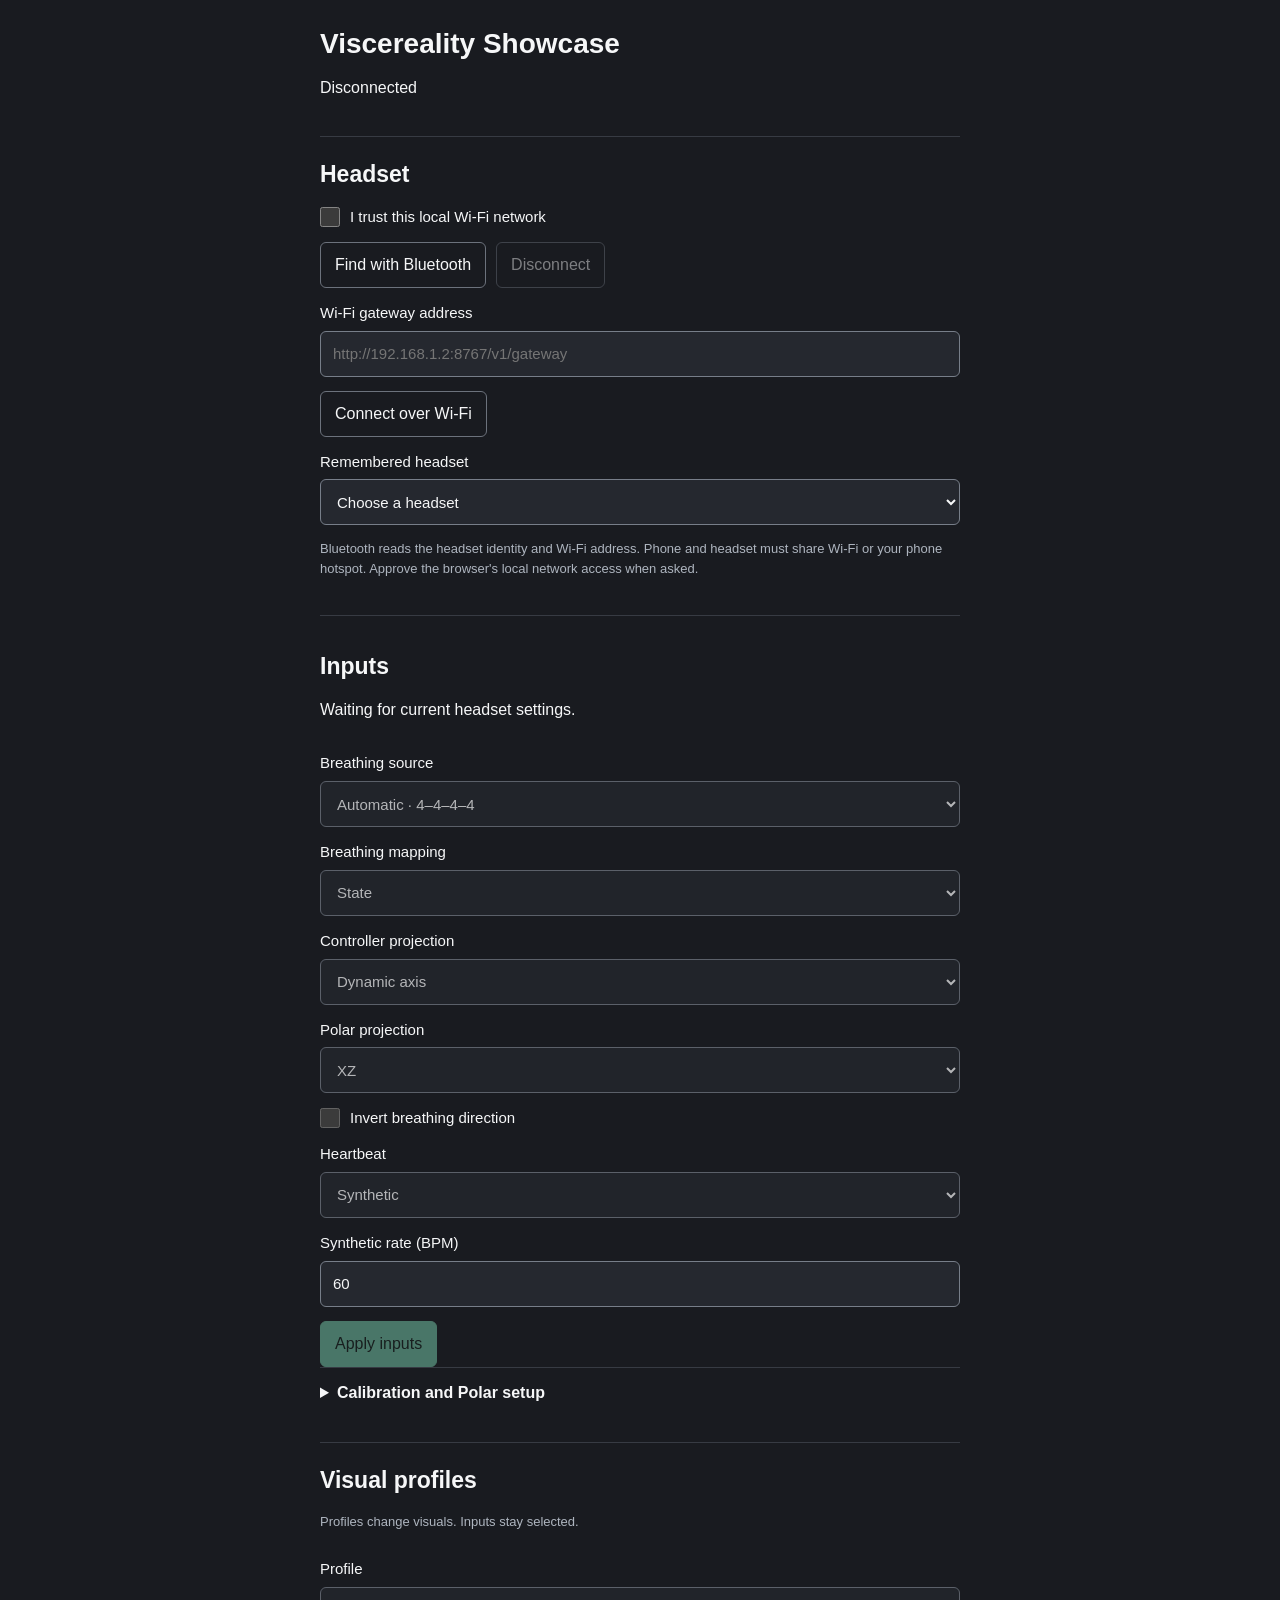
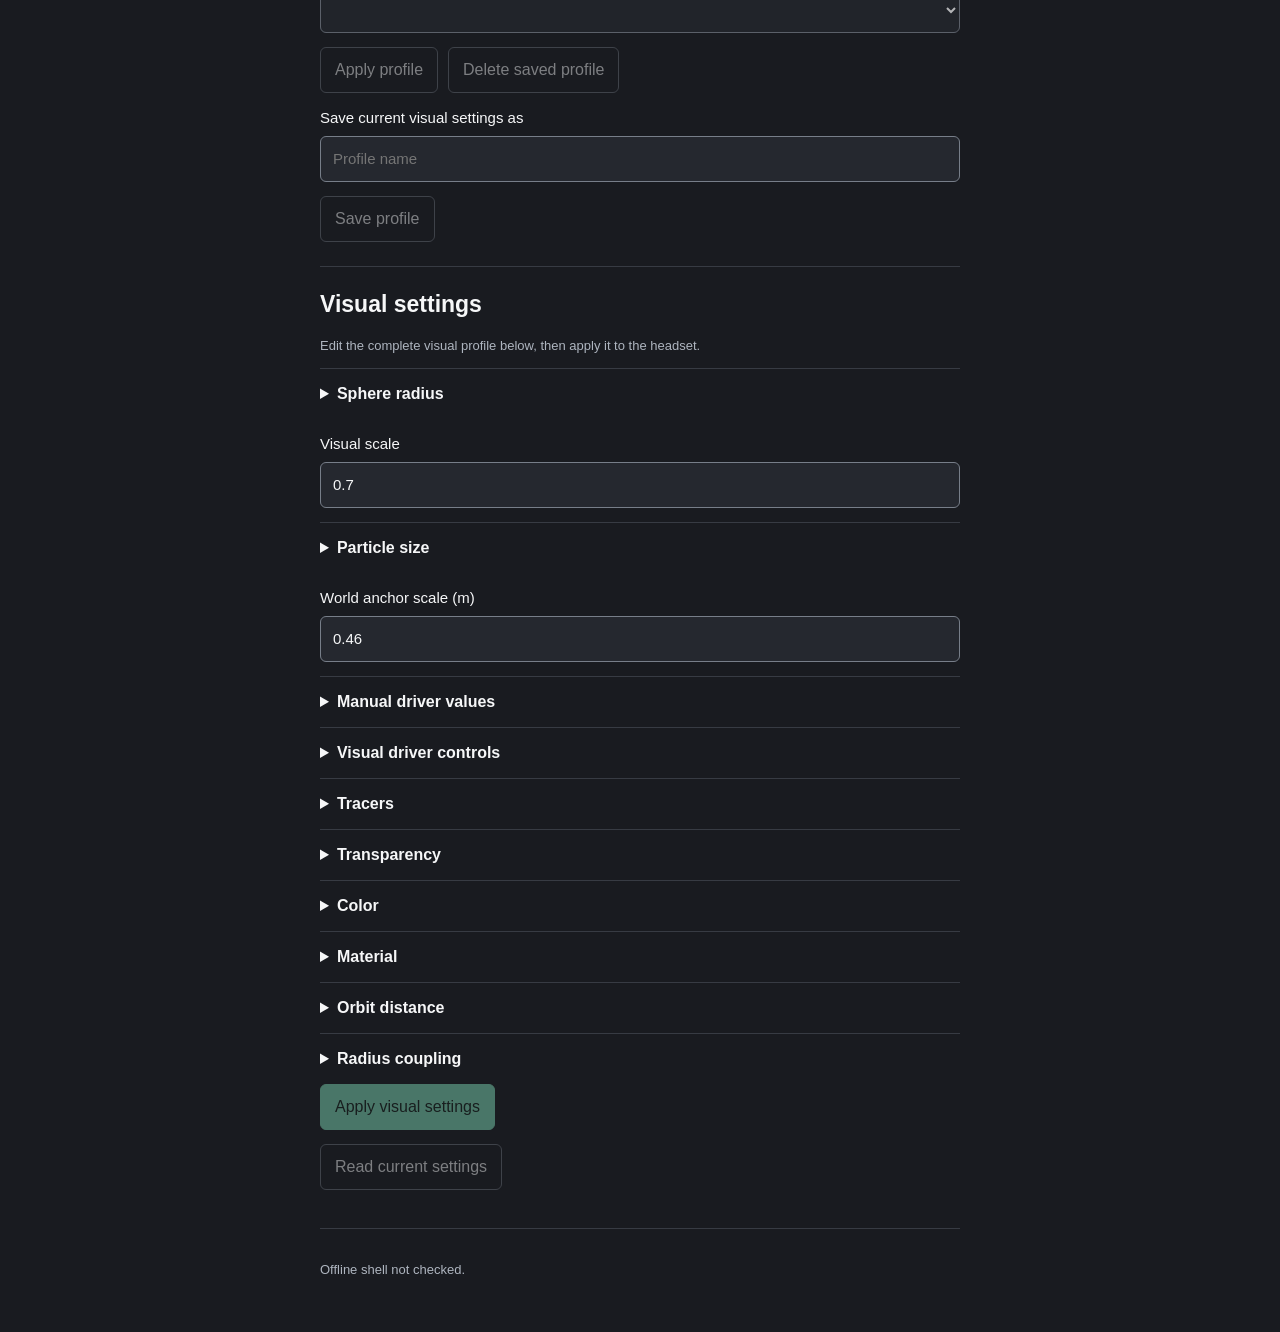
==== showcase-control/index.html @ e572d4be "Publish reviewed Viscereality Showcase controller shell" ====
<!doctype html>
<html lang="en"><head><meta charset="utf-8"><meta name="viewport" content="width=device-width,initial-scale=1,viewport-fit=cover"><meta name="theme-color" content="#191b20"><meta name="referrer" content="no-referrer"><title>Viscereality Showcase</title><link rel="manifest" href="manifest.webmanifest"><link rel="apple-touch-icon" href="icons/apple-touch-icon.png"><link rel="stylesheet" href="styles.css"></head>
<body><main><header><h1>Viscereality Showcase</h1><p id="connection-status" role="status">Connect to your showcase headset.</p></header>
<section aria-labelledby="connection-title"><h2 id="connection-title">Headset</h2><label class="check"><input type="checkbox" id="trusted-lan">I trust this local Wi-Fi network</label><div class="actions"><button id="discover">Find with Bluetooth</button><button id="disconnect" disabled>Disconnect</button></div><label>Wi-Fi gateway address<input id="address" type="url" placeholder="http://192.168.1.2:8767/v1/gateway" autocomplete="off" autocapitalize="off" spellcheck="false"></label><button id="connect">Connect over Wi-Fi</button><label>Remembered headset<select id="roster"><option value="">Choose a headset</option></select></label><p class="hint">Bluetooth reads the headset identity and Wi-Fi address. Phone and headset must share Wi-Fi or your phone hotspot. Approve the browser's local network access when asked.</p></section>
<p id="message" role="alert" hidden></p><p id="freshness" class="hint"></p>
<section aria-labelledby="inputs-title"><h2 id="inputs-title">Inputs</h2><p id="availability" role="status">Waiting for current headset settings.</p><form id="inputs-form"><fieldset id="inputs-fields" disabled>
<label>Breathing source<select name="breath_source"><option value="automatic">Automatic · 4–4–4–4</option><option value="controller">Controller</option><option value="polar-acc">Polar ACC</option></select></label>
<label>Breathing mapping<select name="breath_mapping"><option value="state">State</option><option value="volume">Volume</option></select></label>
<label>Controller projection<select name="controller_projection"><option value="dynamic-axis">Dynamic axis</option><option value="fixed-orientation">Fixed orientation</option></select></label>
<label>Polar projection<select name="polar_projection"><option value="xz">XZ</option><option value="3d">3D</option></select></label>
<label class="check"><input type="checkbox" name="inverted">Invert breathing direction</label>
<label>Heartbeat<select name="heartbeat_source"><option value="synthetic">Synthetic</option><option value="polar">Polar</option><option value="off">Off</option></select></label>
<label>Synthetic rate (BPM)<input type="number" name="synthetic_bpm" min="30" max="240" step="1" value="60" required></label><button type="submit" class="primary">Apply inputs</button></fieldset></form>
<details><summary>Calibration and Polar setup</summary><fieldset id="sensor-fields" disabled><h3>Breathing calibration</h3><div class="actions"><button data-op="calibrate" data-action="start">Start calibration</button><button data-op="calibrate" data-action="cancel">Cancel calibration</button><button data-op="calibrate" data-action="reset">Reset calibration</button></div><h3>Polar</h3><p id="polar-status" class="hint">Waiting for headset.</p><button data-op="polar-scan">Scan for Polar</button><label>Polar device<select id="polar-device"><option value="">Choose a discovered device</option></select></label><div class="actions"><button id="polar-select">Select device</button><button data-op="polar-connect">Connect Polar</button><button data-op="polar-disconnect">Disconnect Polar</button></div><details><summary>ACC stream</summary><div class="actions"><button data-op="polar-start-acc">Start ACC</button><button data-op="polar-stop-acc">Stop ACC</button></div></details></fieldset></details></section>
<section aria-labelledby="profiles-title"><h2 id="profiles-title">Visual profiles</h2><p id="profile-status" class="hint">Profiles change visuals. Inputs stay selected.</p><fieldset id="profile-fields" disabled><label>Profile<select id="profiles"></select></label><div class="actions"><button id="apply-profile">Apply profile</button><button id="delete-profile">Delete saved profile</button></div><label>Save current visual settings as<input id="profile-name" maxlength="64" autocomplete="off" placeholder="Profile name"></label><button id="save-profile">Save profile</button></fieldset></section>
<section aria-labelledby="visual-title"><h2 id="visual-title">Visual settings</h2><p class="hint">Edit the complete visual profile below, then apply it to the headset.</p><form id="visual-form"><fieldset id="visual-fields" disabled><div id="visual-controls"></div><button type="submit" class="primary">Apply visual settings</button></fieldset></form><div class="actions"><button type="button" id="reload-settings">Read current settings</button></div></section>
<footer><p id="offline-status">Offline shell not checked.</p></footer></main>
<script src="validation.js"></script><script src="protocol.js"></script><script src="controller.js"></script><script src="transport-neutral.js"></script><script src="discovery.js"></script><script src="join.js"></script><script src="forms.js"></script><script src="app.js"></script></body></html>
---- showcase-control/styles.css ----
:root{color-scheme:dark;font-family:Inter,ui-sans-serif,-apple-system,BlinkMacSystemFont,"Segoe UI",sans-serif;background:#191b20;color:#f6f7f8;font-synthesis:none}*{box-sizing:border-box}html,body{overscroll-behavior-y:contain}body{margin:0;min-width:320px}main{max-width:680px;margin:auto;padding:0 20px 40px}header{padding:max(28px,env(safe-area-inset-top)) 0 20px;border-bottom:1px solid #373b43}h1{font-size:28px;line-height:1.15;margin:0 0 16px}h2{font-size:23px;margin:0 0 18px}h3{font-size:17px;margin:20px 0 12px}section{padding:24px 0;border-bottom:1px solid #373b43}p{line-height:1.5}.hint,footer{font-size:13px;color:#aeb5bf}label{display:block;font-size:15px;line-height:1.45;margin:14px 0}input,select,button{font:inherit}input:not([type=checkbox]),select{display:block;width:100%;padding:11px 12px;margin-top:7px;background:#25282f;color:#f6f7f8;border:1px solid #777e89;border-radius:6px;min-height:46px}input[type=checkbox]{width:20px;height:20px;margin:0 10px 0 0;flex:none}.check{display:flex;align-items:center}.actions{display:flex;flex-wrap:wrap;gap:10px;margin:14px 0}button{min-height:46px;padding:10px 14px;border-radius:6px;border:1px solid #6c727c;background:transparent;color:#f6f7f8;cursor:pointer}.primary{background:#85e6bf;color:#17231e;border-color:#85e6bf}button:disabled{opacity:.45;cursor:not-allowed}button:focus-visible,input:focus-visible,select:focus-visible,summary:focus-visible{outline:2px solid #85e6bf;outline-offset:3px}fieldset{border:0;margin:0;padding:0;min-width:0}details{border-top:1px solid #373b43;padding:16px 0}summary{cursor:pointer;font-size:16px;font-weight:600}details details{margin-left:8px}.form-row{display:grid;grid-template-columns:1fr 1fr;gap:16px}.form-row label{min-width:0}#message{padding:12px;border-left:3px solid #f1ba7b;color:#f1ba7b;overflow-wrap:anywhere}footer{padding-top:18px}[hidden]{display:none!important}@media(max-width:420px){.form-row{grid-template-columns:1fr}.actions button{flex:1 1 130px}}@media(prefers-reduced-motion:reduce){*{scroll-behavior:auto}}
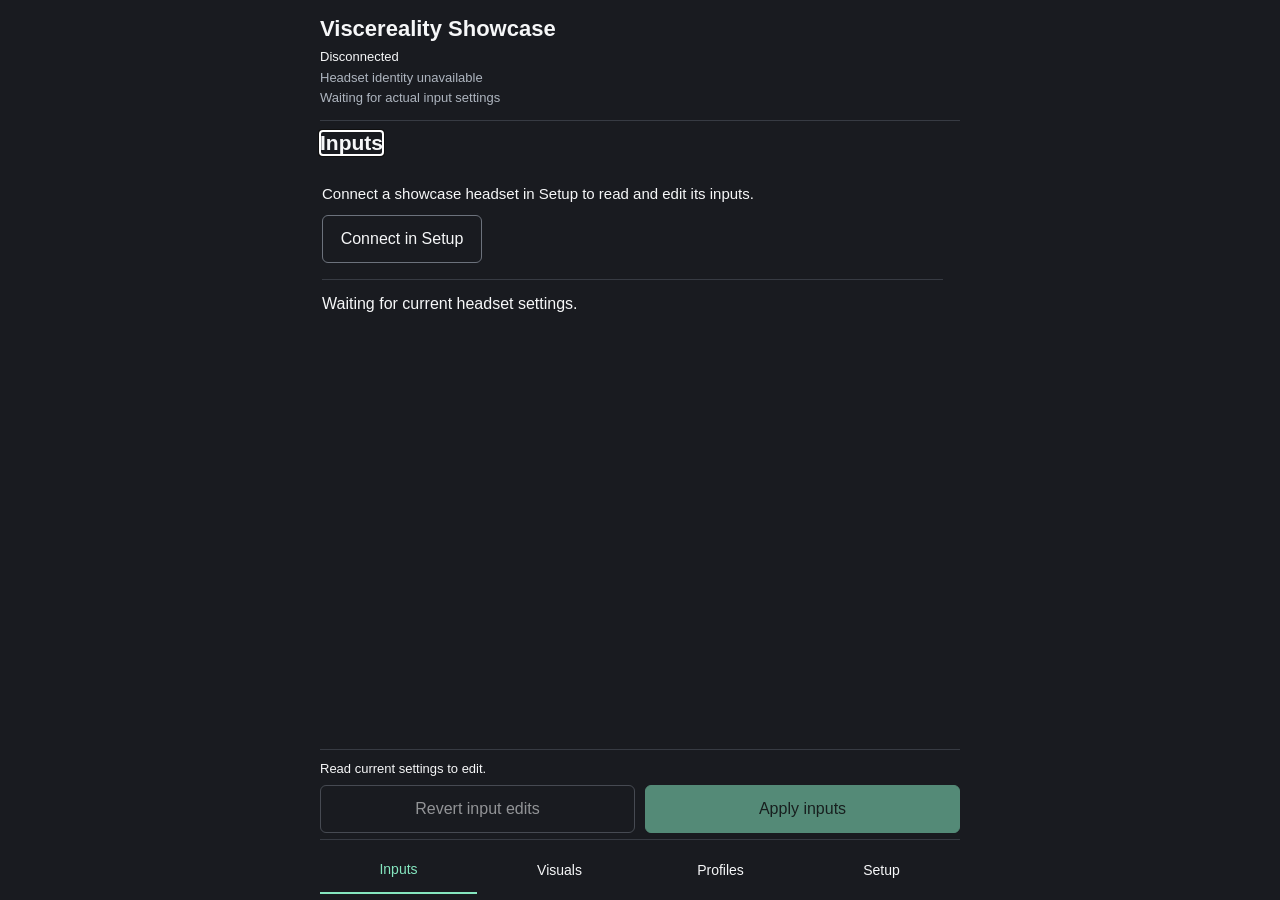
==== commit 173652cf: "Organize Showcase controller into focused pages" ====
--- a/showcase-control/index.html
+++ b/showcase-control/index.html
@@ -1,18 +1,28 @@
-<!doctype html>
-<html lang="en"><head><meta charset="utf-8"><meta name="viewport" content="width=device-width,initial-scale=1,viewport-fit=cover"><meta name="theme-color" content="#191b20"><meta name="referrer" content="no-referrer"><title>Viscereality Showcase</title><link rel="manifest" href="manifest.webmanifest"><link rel="apple-touch-icon" href="icons/apple-touch-icon.png"><link rel="stylesheet" href="styles.css"></head>
-<body><main><header><h1>Viscereality Showcase</h1><p id="connection-status" role="status">Connect to your showcase headset.</p></header>
-<section aria-labelledby="connection-title"><h2 id="connection-title">Headset</h2><label class="check"><input type="checkbox" id="trusted-lan">I trust this local Wi-Fi network</label><div class="actions"><button id="discover">Find with Bluetooth</button><button id="disconnect" disabled>Disconnect</button></div><label>Wi-Fi gateway address<input id="address" type="url" placeholder="http://192.168.1.2:8767/v1/gateway" autocomplete="off" autocapitalize="off" spellcheck="false"></label><button id="connect">Connect over Wi-Fi</button><label>Remembered headset<select id="roster"><option value="">Choose a headset</option></select></label><p class="hint">Bluetooth reads the headset identity and Wi-Fi address. Phone and headset must share Wi-Fi or your phone hotspot. Approve the browser's local network access when asked.</p></section>
-<p id="message" role="alert" hidden></p><p id="freshness" class="hint"></p>
-<section aria-labelledby="inputs-title"><h2 id="inputs-title">Inputs</h2><p id="availability" role="status">Waiting for current headset settings.</p><form id="inputs-form"><fieldset id="inputs-fields" disabled>
-<label>Breathing source<select name="breath_source"><option value="automatic">Automatic · 4–4–4–4</option><option value="controller">Controller</option><option value="polar-acc">Polar ACC</option></select></label>
-<label>Breathing mapping<select name="breath_mapping"><option value="state">State</option><option value="volume">Volume</option></select></label>
-<label>Controller projection<select name="controller_projection"><option value="dynamic-axis">Dynamic axis</option><option value="fixed-orientation">Fixed orientation</option></select></label>
-<label>Polar projection<select name="polar_projection"><option value="xz">XZ</option><option value="3d">3D</option></select></label>
-<label class="check"><input type="checkbox" name="inverted">Invert breathing direction</label>
-<label>Heartbeat<select name="heartbeat_source"><option value="synthetic">Synthetic</option><option value="polar">Polar</option><option value="off">Off</option></select></label>
-<label>Synthetic rate (BPM)<input type="number" name="synthetic_bpm" min="30" max="240" step="1" value="60" required></label><button type="submit" class="primary">Apply inputs</button></fieldset></form>
-<details><summary>Calibration and Polar setup</summary><fieldset id="sensor-fields" disabled><h3>Breathing calibration</h3><div class="actions"><button data-op="calibrate" data-action="start">Start calibration</button><button data-op="calibrate" data-action="cancel">Cancel calibration</button><button data-op="calibrate" data-action="reset">Reset calibration</button></div><h3>Polar</h3><p id="polar-status" class="hint">Waiting for headset.</p><button data-op="polar-scan">Scan for Polar</button><label>Polar device<select id="polar-device"><option value="">Choose a discovered device</option></select></label><div class="actions"><button id="polar-select">Select device</button><button data-op="polar-connect">Connect Polar</button><button data-op="polar-disconnect">Disconnect Polar</button></div><details><summary>ACC stream</summary><div class="actions"><button data-op="polar-start-acc">Start ACC</button><button data-op="polar-stop-acc">Stop ACC</button></div></details></fieldset></details></section>
-<section aria-labelledby="profiles-title"><h2 id="profiles-title">Visual profiles</h2><p id="profile-status" class="hint">Profiles change visuals. Inputs stay selected.</p><fieldset id="profile-fields" disabled><label>Profile<select id="profiles"></select></label><div class="actions"><button id="apply-profile">Apply profile</button><button id="delete-profile">Delete saved profile</button></div><label>Save current visual settings as<input id="profile-name" maxlength="64" autocomplete="off" placeholder="Profile name"></label><button id="save-profile">Save profile</button></fieldset></section>
-<section aria-labelledby="visual-title"><h2 id="visual-title">Visual settings</h2><p class="hint">Edit the complete visual profile below, then apply it to the headset.</p><form id="visual-form"><fieldset id="visual-fields" disabled><div id="visual-controls"></div><button type="submit" class="primary">Apply visual settings</button></fieldset></form><div class="actions"><button type="button" id="reload-settings">Read current settings</button></div></section>
-<footer><p id="offline-status">Offline shell not checked.</p></footer></main>
-<script src="validation.js"></script><script src="protocol.js"></script><script src="controller.js"></script><script src="transport-neutral.js"></script><script src="discovery.js"></script><script src="join.js"></script><script src="forms.js"></script><script src="app.js"></script></body></html>
+<!doctype html>
+<html lang="en"><head><meta charset="utf-8"><meta name="viewport" content="width=device-width,initial-scale=1,viewport-fit=cover"><meta name="theme-color" content="#191b20"><meta name="referrer" content="no-referrer"><title>Viscereality Showcase</title><link rel="manifest" href="manifest.webmanifest"><link rel="apple-touch-icon" href="icons/apple-touch-icon.png"><link rel="stylesheet" href="styles.css"></head>
+<body><main>
+<header><h1>Viscereality Showcase</h1><p id="connection-status" role="status">Disconnected</p><p id="headset-context" class="hint">Headset identity unavailable</p><p id="input-context" class="hint">Waiting for actual input settings</p></header>
+<div class="page-heading"><button id="back" hidden>Back</button><h2 id="page-title" tabindex="-1">Inputs</h2></div>
+<div id="page-scroll">
+<section data-page="inputs" id="inputs-title" aria-label="Inputs">
+<div id="inputs-empty" class="connection-empty"><p id="inputs-empty-message">Connect a showcase headset in Setup to read and edit its inputs.</p><button id="inputs-connect" data-page-link="setup">Connect in Setup</button></div>
+<p id="availability" role="status">Waiting for current headset settings.</p>
+<form id="inputs-form"><fieldset id="inputs-fields" disabled>
+<label>Breathing source<select id="input-breath_source" name="breath_source"><option value="automatic">Automatic</option><option value="controller">Controller</option><option value="polar-acc">Polar ACC</option></select></label>
+<p id="automatic-help" class="hint">4 s inhale · 4 s full hold · 4 s exhale · 4 s empty hold. The headset owns the clock.</p>
+<label id="mapping-row">Breathing mapping<select id="input-breath_mapping" name="breath_mapping"><option value="state">State</option><option value="volume">Volume</option></select></label>
+<label>Heartbeat<select id="input-heartbeat_source" name="heartbeat_source"><option value="synthetic">Synthetic</option><option value="polar">Polar</option><option value="off">Off · static minimum orbit distance</option></select></label>
+<label id="bpm-row">Synthetic rate (BPM)<input type="number" id="input-synthetic_bpm" name="synthetic_bpm" min="30" max="240" step="1" value="60" required></label>
+<details><summary>Advanced input mapping</summary><label>Controller projection · controller only<select id="input-controller_projection" name="controller_projection"><option value="dynamic-axis">Dynamic axis</option><option value="fixed-orientation">Fixed orientation</option></select></label><label>Polar projection · Polar ACC only<select id="input-polar_projection" name="polar_projection"><option value="xz">XZ</option><option value="3d">3D</option></select></label><label class="check"><input type="checkbox" id="input-inverted" name="inverted">Invert sensor breathing direction</label></details>
+</fieldset></form><div id="input-tools" class="actions"><button data-page-link="calibration">Calibration</button><button data-page-link="polar">Polar setup</button></div>
+</section>
+<section data-page="polar" hidden inert aria-label="Polar setup"><p id="polar-use" class="hint"></p><p id="polar-status" role="status">Polar setup status unavailable.</p><p class="hint">Prepare sensor permissions on the headset under Inputs / Polar. This phone cannot grant headset permissions or enable Bluetooth.</p><fieldset id="sensor-fields" disabled><button data-op="polar-scan">Scan for Polar</button><label>Discovered / selected Polar identity<select id="polar-device"><option value="">Choose a discovered device</option></select></label><div class="actions"><button id="polar-select">Select device</button><button data-op="polar-connect">Connect Polar</button><button data-op="polar-disconnect">Disconnect Polar</button></div><details><summary>ACC stream management</summary><div class="actions"><button data-op="polar-start-acc">Start ACC</button><button data-op="polar-stop-acc">Stop ACC</button></div></details></fieldset></section>
+<section data-page="calibration" hidden inert aria-label="Calibration"><p id="calibration-context">Read current settings before calibration.</p><fieldset id="calibration-fields" disabled><div class="actions"><button id="calibration-start" data-op="calibrate" data-action="start">Start calibration</button><button data-op="calibrate" data-action="cancel">Cancel calibration</button></div><details><summary>Reset calibration</summary><p>Reset the calibration of the applied sensor source. This does not revert UI edits.</p><button data-op="calibrate" data-action="reset">Reset calibration</button></details></fieldset></section>
+<section data-page="visuals" id="visual-title" hidden inert aria-label="Visual categories"><p id="visual-summary" class="hint">Read effective visuals before editing.</p><div class="section-links"><button data-page-link="scale">Scale &amp; radius</button><button data-page-link="size">Particle size</button><button data-page-link="orbit">Orbit geometry</button><button data-page-link="tracers">Tracers</button><button data-page-link="material">Material &amp; transparency</button><button data-page-link="coupling">Radius coupling</button><button data-page-link="drivers">Visual drivers</button></div></section>
+<section data-page="visual-editor" hidden inert aria-label="Visual editor"><div id="visual-empty" class="connection-empty"><p id="visual-empty-message">Connect a showcase headset in Setup to view and edit its visuals.</p><button id="visual-connect" data-page-link="setup">Connect in Setup</button></div><form id="visual-form"><fieldset id="visual-fields" disabled><div id="visual-controls"></div></fieldset></form><p id="prepared-radius" class="hint"></p><p id="material-readback" class="hint" role="status" hidden></p></section>
+<section data-page="profiles" id="profiles-title" hidden inert aria-label="Visual profiles"><p id="profile-status" class="hint">Profiles keep inputs unchanged.</p><fieldset id="profile-fields" disabled><label>Profile<select id="profiles"></select></label><p id="selected-profile-summary" class="hint"></p><button id="apply-profile">Apply selected profile</button><p id="profile-confirm" role="status" hidden></p><button id="confirm-profile" hidden>Confirm profile action</button><button id="cancel-profile" hidden>Cancel</button><details><summary>Save visual draft as a profile</summary><label>Profile name<input id="profile-name" maxlength="64" autocomplete="off" placeholder="Profile name"></label><button id="save-profile">Save visual draft</button></details><details><summary>Delete selected saved profile</summary><p>Default is immutable. Deletion removes only the named visual profile.</p><button id="delete-profile">Delete selected profile</button></details></fieldset><p id="profile-inputs" class="hint"></p></section>
+<section data-page="setup" id="connection-title" hidden inert aria-label="Connection setup"><label class="check"><input type="checkbox" id="trusted-lan">I trust this local Wi-Fi network</label><div class="actions"><button id="discover">Find with Bluetooth</button><button id="disconnect" disabled>Disconnect</button></div><label>Wi-Fi gateway address<input id="address" type="url" placeholder="http://192.168.1.2:8767/v1/gateway" autocomplete="off" autocapitalize="off" spellcheck="false"></label><button id="connect">Connect over Wi-Fi</button><label>Remembered headset<select id="roster"><option value="">Choose a headset</option></select></label><details><summary>Connection details</summary><p class="hint">Phone and headset must share Wi-Fi or a phone hotspot. Bluetooth reads identity and endpoint only. Approve local-network access when the browser asks. Remembered addresses are revalidated before control.</p><p id="freshness" class="hint"></p><button id="reload-settings">Read current settings</button></details><details><summary>Installation &amp; offline shell</summary><p id="offline-status">Offline shell not checked.</p><p class="hint">Use your browser’s Install / Add to home screen action. Offline shell availability does not mean the headset is reachable.</p></details></section>
+</div>
+<footer><p id="draft-status" role="status">Read current settings to edit.</p><p id="message" role="alert" hidden></p><div id="domain-actions" class="actions"><button id="revert-draft">Revert input edits</button><button id="apply-draft" class="primary" form="inputs-form" type="submit">Apply inputs</button></div></footer>
+<nav aria-label="Main pages"><button data-page-link="inputs" aria-current="page">Inputs</button><button data-page-link="visuals">Visuals</button><button data-page-link="profiles">Profiles</button><button data-page-link="setup">Setup</button></nav>
+</main><script src="validation.js"></script><script src="protocol.js"></script><script src="controller.js"></script><script src="transport-neutral.js"></script><script src="discovery.js"></script><script src="join.js"></script><script src="ui-model.js"></script><script src="forms.js"></script><script src="app.js"></script></body></html>
--- a/showcase-control/styles.css
+++ b/showcase-control/styles.css
@@ -1 +1,3 @@
-:root{color-scheme:dark;font-family:Inter,ui-sans-serif,-apple-system,BlinkMacSystemFont,"Segoe UI",sans-serif;background:#191b20;color:#f6f7f8;font-synthesis:none}*{box-sizing:border-box}html,body{overscroll-behavior-y:contain}body{margin:0;min-width:320px}main{max-width:680px;margin:auto;padding:0 20px 40px}header{padding:max(28px,env(safe-area-inset-top)) 0 20px;border-bottom:1px solid #373b43}h1{font-size:28px;line-height:1.15;margin:0 0 16px}h2{font-size:23px;margin:0 0 18px}h3{font-size:17px;margin:20px 0 12px}section{padding:24px 0;border-bottom:1px solid #373b43}p{line-height:1.5}.hint,footer{font-size:13px;color:#aeb5bf}label{display:block;font-size:15px;line-height:1.45;margin:14px 0}input,select,button{font:inherit}input:not([type=checkbox]),select{display:block;width:100%;padding:11px 12px;margin-top:7px;background:#25282f;color:#f6f7f8;border:1px solid #777e89;border-radius:6px;min-height:46px}input[type=checkbox]{width:20px;height:20px;margin:0 10px 0 0;flex:none}.check{display:flex;align-items:center}.actions{display:flex;flex-wrap:wrap;gap:10px;margin:14px 0}button{min-height:46px;padding:10px 14px;border-radius:6px;border:1px solid #6c727c;background:transparent;color:#f6f7f8;cursor:pointer}.primary{background:#85e6bf;color:#17231e;border-color:#85e6bf}button:disabled{opacity:.45;cursor:not-allowed}button:focus-visible,input:focus-visible,select:focus-visible,summary:focus-visible{outline:2px solid #85e6bf;outline-offset:3px}fieldset{border:0;margin:0;padding:0;min-width:0}details{border-top:1px solid #373b43;padding:16px 0}summary{cursor:pointer;font-size:16px;font-weight:600}details details{margin-left:8px}.form-row{display:grid;grid-template-columns:1fr 1fr;gap:16px}.form-row label{min-width:0}#message{padding:12px;border-left:3px solid #f1ba7b;color:#f1ba7b;overflow-wrap:anywhere}footer{padding-top:18px}[hidden]{display:none!important}@media(max-width:420px){.form-row{grid-template-columns:1fr}.actions button{flex:1 1 130px}}@media(prefers-reduced-motion:reduce){*{scroll-behavior:auto}}
+:root{color-scheme:dark;font-family:Inter,ui-sans-serif,-apple-system,BlinkMacSystemFont,"Segoe UI",sans-serif;background:#191b20;color:#f6f7f8;font-synthesis:none}*{box-sizing:border-box}html,body{overscroll-behavior:none;height:100%}body{margin:0;min-width:320px}main{max-width:680px;margin:auto;padding:env(safe-area-inset-top) 20px 0;height:100%;height:var(--app-height,100dvh);display:flex;flex-direction:column;overflow:hidden}header{padding:16px 0 10px;border-bottom:1px solid #373b43;flex:none}h1{font-size:22px;line-height:1.15;margin:0 0 7px}h2{font-size:21px;margin:0}h3{font-size:17px}header p{font-size:13px;line-height:1.35;margin:3px 0}.page-heading{display:flex;gap:12px;align-items:center;padding:10px 0;flex:none}#back{padding:8px 10px}.page-heading h2{min-width:0}#page-scroll{flex:1;min-height:0;overflow-y:auto;overflow-x:hidden;overscroll-behavior:contain;scrollbar-gutter:stable}section{padding:0 2px 16px}p{line-height:1.45;margin:10px 0}.hint{font-size:13px;color:#aeb5bf}label{display:block;font-size:15px;line-height:1.4;margin:12px 0}input,select,button{font:inherit}input:not([type=checkbox]),select{display:block;width:100%;padding:11px 12px;margin-top:6px;background:#25282f;color:#f6f7f8;border:1px solid #777e89;border-radius:6px;min-height:48px}input[readonly]{color:#aeb5bf;border-color:#535862}input[type=checkbox]{width:22px;height:22px;margin:0 10px 0 0;flex:none}.check{display:flex;align-items:center;min-height:48px}.actions{display:flex;flex-wrap:wrap;gap:10px;margin:12px 0}button{min-height:48px;padding:10px 14px;border-radius:6px;border:1px solid #6c727c;background:transparent;color:#f6f7f8;cursor:pointer}.primary{background:#85e6bf;color:#17231e;border-color:#85e6bf}button:disabled,fieldset:disabled{opacity:.55}button:disabled{cursor:not-allowed}button:focus-visible,input:focus-visible,select:focus-visible,summary:focus-visible{outline:2px solid #85e6bf;outline-offset:3px}fieldset{border:0;margin:0;padding:0;min-width:0}details{border-top:1px solid #373b43;padding:12px 0}summary{cursor:pointer;font-size:15px;font-weight:600;min-height:48px;display:flex;align-items:center}summary::before{content:'▸';margin-right:8px}details[open]>summary::before{content:'▾'}#message{display:-webkit-box;-webkit-box-orient:vertical;-webkit-line-clamp:3;overflow:hidden;padding:5px 10px;border-left:3px solid #f1ba7b;color:#f1ba7b;overflow-wrap:anywhere;font-size:13px;margin:5px 0}footer{border-top:1px solid #373b43;padding-top:5px;flex:none}#draft-status{font-size:13px;margin:5px 0}footer .actions{margin:6px 0}footer .actions button{flex:1}nav{display:grid;grid-template-columns:repeat(4,minmax(0,1fr));gap:4px;flex:none;border-top:1px solid #373b43;padding:6px 0 max(6px,env(safe-area-inset-bottom));background:#191b20}nav button{border:0;border-radius:0;padding:8px 2px;font-size:14px}nav button[aria-current=page]{color:#85e6bf;border-bottom:2px solid #85e6bf}.section-links{display:grid;gap:10px}.section-links button{text-align:left}[hidden]{display:none!important}@media(max-height:600px){header{padding:8px 0}header h1{font-size:18px}header .hint{font-size:12px}.page-heading{padding:5px 0}footer .actions{margin:4px 0}}@media(prefers-reduced-motion:reduce){*{scroll-behavior:auto}}
+
+.connection-empty{padding:8px 0 16px;border-bottom:1px solid #373b43;margin-bottom:12px}.connection-empty p{font-size:15px;line-height:1.45}.connection-empty button{min-width:160px}
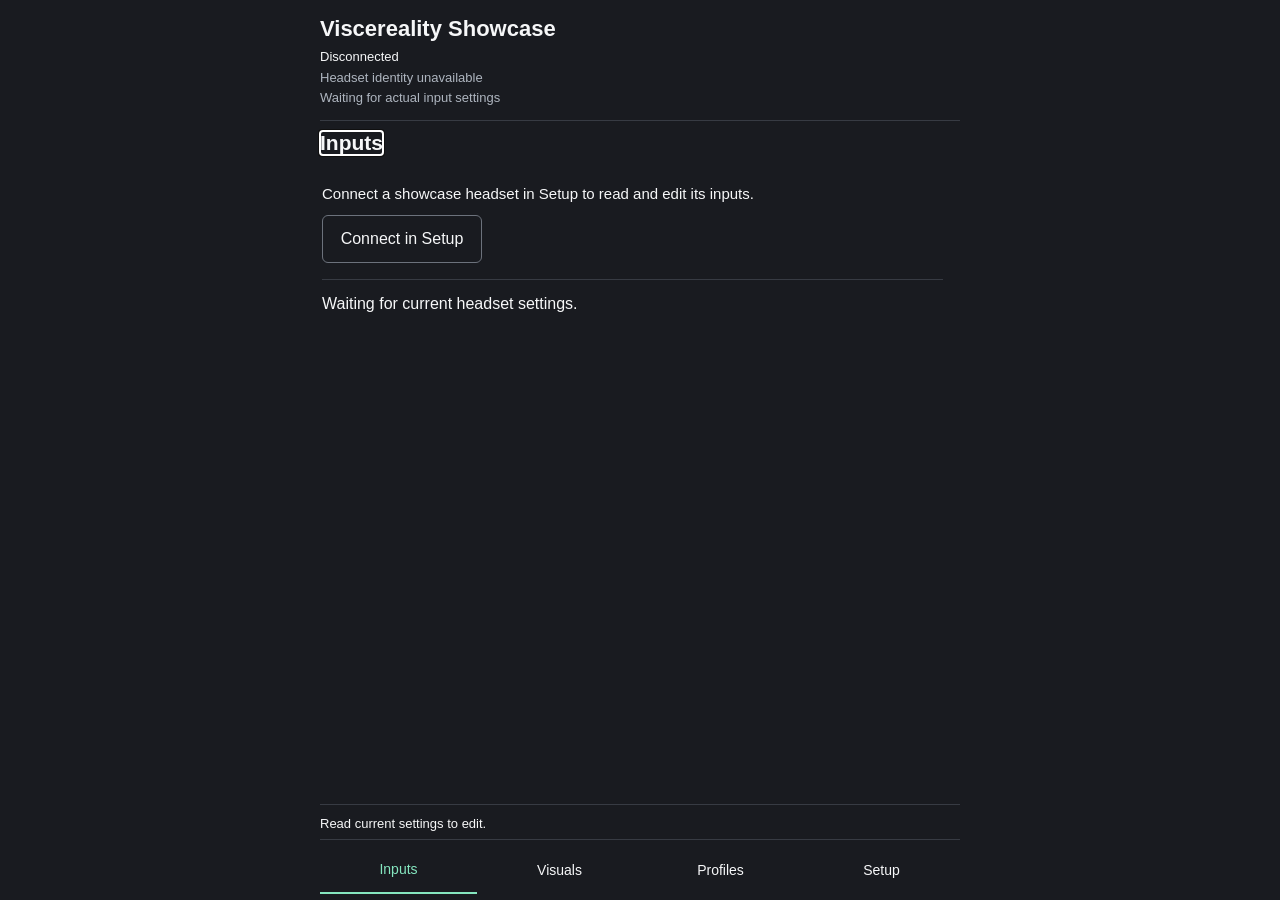
==== commit 7cf1b3c4: "Apply Showcase phone input edits immediately" ====
--- a/showcase-control/index.html
+++ b/showcase-control/index.html
@@ -1,28 +1,28 @@
-<!doctype html>
-<html lang="en"><head><meta charset="utf-8"><meta name="viewport" content="width=device-width,initial-scale=1,viewport-fit=cover"><meta name="theme-color" content="#191b20"><meta name="referrer" content="no-referrer"><title>Viscereality Showcase</title><link rel="manifest" href="manifest.webmanifest"><link rel="apple-touch-icon" href="icons/apple-touch-icon.png"><link rel="stylesheet" href="styles.css"></head>
-<body><main>
-<header><h1>Viscereality Showcase</h1><p id="connection-status" role="status">Disconnected</p><p id="headset-context" class="hint">Headset identity unavailable</p><p id="input-context" class="hint">Waiting for actual input settings</p></header>
-<div class="page-heading"><button id="back" hidden>Back</button><h2 id="page-title" tabindex="-1">Inputs</h2></div>
-<div id="page-scroll">
-<section data-page="inputs" id="inputs-title" aria-label="Inputs">
-<div id="inputs-empty" class="connection-empty"><p id="inputs-empty-message">Connect a showcase headset in Setup to read and edit its inputs.</p><button id="inputs-connect" data-page-link="setup">Connect in Setup</button></div>
-<p id="availability" role="status">Waiting for current headset settings.</p>
-<form id="inputs-form"><fieldset id="inputs-fields" disabled>
-<label>Breathing source<select id="input-breath_source" name="breath_source"><option value="automatic">Automatic</option><option value="controller">Controller</option><option value="polar-acc">Polar ACC</option></select></label>
-<p id="automatic-help" class="hint">4 s inhale · 4 s full hold · 4 s exhale · 4 s empty hold. The headset owns the clock.</p>
-<label id="mapping-row">Breathing mapping<select id="input-breath_mapping" name="breath_mapping"><option value="state">State</option><option value="volume">Volume</option></select></label>
-<label>Heartbeat<select id="input-heartbeat_source" name="heartbeat_source"><option value="synthetic">Synthetic</option><option value="polar">Polar</option><option value="off">Off · static minimum orbit distance</option></select></label>
-<label id="bpm-row">Synthetic rate (BPM)<input type="number" id="input-synthetic_bpm" name="synthetic_bpm" min="30" max="240" step="1" value="60" required></label>
-<details><summary>Advanced input mapping</summary><label>Controller projection · controller only<select id="input-controller_projection" name="controller_projection"><option value="dynamic-axis">Dynamic axis</option><option value="fixed-orientation">Fixed orientation</option></select></label><label>Polar projection · Polar ACC only<select id="input-polar_projection" name="polar_projection"><option value="xz">XZ</option><option value="3d">3D</option></select></label><label class="check"><input type="checkbox" id="input-inverted" name="inverted">Invert sensor breathing direction</label></details>
-</fieldset></form><div id="input-tools" class="actions"><button data-page-link="calibration">Calibration</button><button data-page-link="polar">Polar setup</button></div>
-</section>
-<section data-page="polar" hidden inert aria-label="Polar setup"><p id="polar-use" class="hint"></p><p id="polar-status" role="status">Polar setup status unavailable.</p><p class="hint">Prepare sensor permissions on the headset under Inputs / Polar. This phone cannot grant headset permissions or enable Bluetooth.</p><fieldset id="sensor-fields" disabled><button data-op="polar-scan">Scan for Polar</button><label>Discovered / selected Polar identity<select id="polar-device"><option value="">Choose a discovered device</option></select></label><div class="actions"><button id="polar-select">Select device</button><button data-op="polar-connect">Connect Polar</button><button data-op="polar-disconnect">Disconnect Polar</button></div><details><summary>ACC stream management</summary><div class="actions"><button data-op="polar-start-acc">Start ACC</button><button data-op="polar-stop-acc">Stop ACC</button></div></details></fieldset></section>
-<section data-page="calibration" hidden inert aria-label="Calibration"><p id="calibration-context">Read current settings before calibration.</p><fieldset id="calibration-fields" disabled><div class="actions"><button id="calibration-start" data-op="calibrate" data-action="start">Start calibration</button><button data-op="calibrate" data-action="cancel">Cancel calibration</button></div><details><summary>Reset calibration</summary><p>Reset the calibration of the applied sensor source. This does not revert UI edits.</p><button data-op="calibrate" data-action="reset">Reset calibration</button></details></fieldset></section>
-<section data-page="visuals" id="visual-title" hidden inert aria-label="Visual categories"><p id="visual-summary" class="hint">Read effective visuals before editing.</p><div class="section-links"><button data-page-link="scale">Scale &amp; radius</button><button data-page-link="size">Particle size</button><button data-page-link="orbit">Orbit geometry</button><button data-page-link="tracers">Tracers</button><button data-page-link="material">Material &amp; transparency</button><button data-page-link="coupling">Radius coupling</button><button data-page-link="drivers">Visual drivers</button></div></section>
-<section data-page="visual-editor" hidden inert aria-label="Visual editor"><div id="visual-empty" class="connection-empty"><p id="visual-empty-message">Connect a showcase headset in Setup to view and edit its visuals.</p><button id="visual-connect" data-page-link="setup">Connect in Setup</button></div><form id="visual-form"><fieldset id="visual-fields" disabled><div id="visual-controls"></div></fieldset></form><p id="prepared-radius" class="hint"></p><p id="material-readback" class="hint" role="status" hidden></p></section>
-<section data-page="profiles" id="profiles-title" hidden inert aria-label="Visual profiles"><p id="profile-status" class="hint">Profiles keep inputs unchanged.</p><fieldset id="profile-fields" disabled><label>Profile<select id="profiles"></select></label><p id="selected-profile-summary" class="hint"></p><button id="apply-profile">Apply selected profile</button><p id="profile-confirm" role="status" hidden></p><button id="confirm-profile" hidden>Confirm profile action</button><button id="cancel-profile" hidden>Cancel</button><details><summary>Save visual draft as a profile</summary><label>Profile name<input id="profile-name" maxlength="64" autocomplete="off" placeholder="Profile name"></label><button id="save-profile">Save visual draft</button></details><details><summary>Delete selected saved profile</summary><p>Default is immutable. Deletion removes only the named visual profile.</p><button id="delete-profile">Delete selected profile</button></details></fieldset><p id="profile-inputs" class="hint"></p></section>
-<section data-page="setup" id="connection-title" hidden inert aria-label="Connection setup"><label class="check"><input type="checkbox" id="trusted-lan">I trust this local Wi-Fi network</label><div class="actions"><button id="discover">Find with Bluetooth</button><button id="disconnect" disabled>Disconnect</button></div><label>Wi-Fi gateway address<input id="address" type="url" placeholder="http://192.168.1.2:8767/v1/gateway" autocomplete="off" autocapitalize="off" spellcheck="false"></label><button id="connect">Connect over Wi-Fi</button><label>Remembered headset<select id="roster"><option value="">Choose a headset</option></select></label><details><summary>Connection details</summary><p class="hint">Phone and headset must share Wi-Fi or a phone hotspot. Bluetooth reads identity and endpoint only. Approve local-network access when the browser asks. Remembered addresses are revalidated before control.</p><p id="freshness" class="hint"></p><button id="reload-settings">Read current settings</button></details><details><summary>Installation &amp; offline shell</summary><p id="offline-status">Offline shell not checked.</p><p class="hint">Use your browser’s Install / Add to home screen action. Offline shell availability does not mean the headset is reachable.</p></details></section>
-</div>
-<footer><p id="draft-status" role="status">Read current settings to edit.</p><p id="message" role="alert" hidden></p><div id="domain-actions" class="actions"><button id="revert-draft">Revert input edits</button><button id="apply-draft" class="primary" form="inputs-form" type="submit">Apply inputs</button></div></footer>
-<nav aria-label="Main pages"><button data-page-link="inputs" aria-current="page">Inputs</button><button data-page-link="visuals">Visuals</button><button data-page-link="profiles">Profiles</button><button data-page-link="setup">Setup</button></nav>
-</main><script src="validation.js"></script><script src="protocol.js"></script><script src="controller.js"></script><script src="transport-neutral.js"></script><script src="discovery.js"></script><script src="join.js"></script><script src="ui-model.js"></script><script src="forms.js"></script><script src="app.js"></script></body></html>
+<!doctype html>
+<html lang="en"><head><meta charset="utf-8"><meta name="viewport" content="width=device-width,initial-scale=1,viewport-fit=cover"><meta name="theme-color" content="#191b20"><meta name="referrer" content="no-referrer"><title>Viscereality Showcase</title><link rel="manifest" href="manifest.webmanifest"><link rel="apple-touch-icon" href="icons/apple-touch-icon.png"><link rel="stylesheet" href="styles.css"></head>
+<body><main>
+<header><h1>Viscereality Showcase</h1><p id="connection-status" role="status">Disconnected</p><p id="headset-context" class="hint">Headset identity unavailable</p><p id="input-context" class="hint">Waiting for actual input settings</p></header>
+<div class="page-heading"><button id="back" hidden>Back</button><h2 id="page-title" tabindex="-1">Inputs</h2></div>
+<div id="page-scroll">
+<section data-page="inputs" id="inputs-title" aria-label="Inputs">
+<div id="inputs-empty" class="connection-empty"><p id="inputs-empty-message">Connect a showcase headset in Setup to read and edit its inputs.</p><button id="inputs-connect" data-page-link="setup">Connect in Setup</button></div>
+<p id="availability" role="status">Waiting for current headset settings.</p>
+<form id="inputs-form"><p class="hint">Input changes apply automatically. For BPM, finish editing to apply the new rate.</p><fieldset id="inputs-fields" disabled>
+<label>Breathing source<select id="input-breath_source" name="breath_source"><option value="automatic">Automatic</option><option value="controller">Controller</option><option value="polar-acc">Polar ACC</option></select></label>
+<p id="automatic-help" class="hint">4 s inhale · 4 s full hold · 4 s exhale · 4 s empty hold. The headset owns the clock.</p>
+<label id="mapping-row">Breathing mapping<select id="input-breath_mapping" name="breath_mapping"><option value="state">State</option><option value="volume">Volume</option></select></label>
+<label>Heartbeat<select id="input-heartbeat_source" name="heartbeat_source"><option value="synthetic">Synthetic</option><option value="polar">Polar</option><option value="off">Off · static minimum orbit distance</option></select></label>
+<label id="bpm-row">Synthetic rate (30–240 BPM)<input type="number" id="input-synthetic_bpm" name="synthetic_bpm" min="30" max="240" step="any" value="60" required></label>
+<details><summary>Advanced input mapping</summary><label>Controller projection · controller only<select id="input-controller_projection" name="controller_projection"><option value="dynamic-axis">Dynamic axis</option><option value="fixed-orientation">Fixed orientation</option></select></label><label>Polar projection · Polar ACC only<select id="input-polar_projection" name="polar_projection"><option value="xz">XZ</option><option value="3d">3D</option></select></label><label class="check"><input type="checkbox" id="input-inverted" name="inverted">Invert sensor breathing direction</label></details>
+</fieldset></form><div id="input-tools" class="actions"><button data-page-link="calibration">Calibration</button><button data-page-link="polar">Polar setup</button></div>
+</section>
+<section data-page="polar" hidden inert aria-label="Polar setup"><p id="polar-use" class="hint"></p><p id="polar-status" role="status">Polar setup status unavailable.</p><p class="hint">Prepare sensor permissions on the headset under Inputs / Polar. This phone cannot grant headset permissions or enable Bluetooth.</p><fieldset id="sensor-fields" disabled><button data-op="polar-scan">Scan for Polar</button><label>Discovered / selected Polar identity<select id="polar-device"><option value="">Choose a discovered device</option></select></label><div class="actions"><button id="polar-select">Select device</button><button data-op="polar-connect">Connect Polar</button><button data-op="polar-disconnect">Disconnect Polar</button></div><details><summary>ACC stream management</summary><div class="actions"><button data-op="polar-start-acc">Start ACC</button><button data-op="polar-stop-acc">Stop ACC</button></div></details></fieldset></section>
+<section data-page="calibration" hidden inert aria-label="Calibration"><p id="calibration-context">Read current settings before calibration.</p><fieldset id="calibration-fields" disabled><div class="actions"><button id="calibration-start" data-op="calibrate" data-action="start">Start calibration</button><button data-op="calibrate" data-action="cancel">Cancel calibration</button></div><details><summary>Reset calibration</summary><p>Reset the calibration of the applied sensor source. This does not revert UI edits.</p><button data-op="calibrate" data-action="reset">Reset calibration</button></details></fieldset></section>
+<section data-page="visuals" id="visual-title" hidden inert aria-label="Visual categories"><p id="visual-summary" class="hint">Read effective visuals before editing.</p><div class="section-links"><button data-page-link="scale">Scale &amp; radius</button><button data-page-link="size">Particle size</button><button data-page-link="orbit">Orbit geometry</button><button data-page-link="tracers">Tracers</button><button data-page-link="material">Material &amp; transparency</button><button data-page-link="coupling">Radius coupling</button><button data-page-link="drivers">Visual drivers</button></div></section>
+<section data-page="visual-editor" hidden inert aria-label="Visual editor"><div id="visual-empty" class="connection-empty"><p id="visual-empty-message">Connect a showcase headset in Setup to view and edit its visuals.</p><button id="visual-connect" data-page-link="setup">Connect in Setup</button></div><form id="visual-form"><fieldset id="visual-fields" disabled><div id="visual-controls"></div></fieldset></form><p id="prepared-radius" class="hint"></p><p id="material-readback" class="hint" role="status" hidden></p></section>
+<section data-page="profiles" id="profiles-title" hidden inert aria-label="Visual profiles"><p id="profile-status" class="hint">Profiles keep inputs unchanged.</p><fieldset id="profile-fields" disabled><label>Profile<select id="profiles"></select></label><p id="selected-profile-summary" class="hint"></p><button id="apply-profile">Apply selected profile</button><p id="profile-confirm" role="status" hidden></p><button id="confirm-profile" hidden>Confirm profile action</button><button id="cancel-profile" hidden>Cancel</button><details><summary>Save visual draft as a profile</summary><label>Profile name<input id="profile-name" maxlength="64" autocomplete="off" placeholder="Profile name"></label><button id="save-profile">Save visual draft</button></details><details><summary>Delete selected saved profile</summary><p>Default is immutable. Deletion removes only the named visual profile.</p><button id="delete-profile">Delete selected profile</button></details></fieldset><p id="profile-inputs" class="hint"></p></section>
+<section data-page="setup" id="connection-title" hidden inert aria-label="Connection setup"><label class="check"><input type="checkbox" id="trusted-lan">I trust this local Wi-Fi network</label><div class="actions"><button id="discover">Find with Bluetooth</button><button id="disconnect" disabled>Disconnect</button></div><label>Wi-Fi gateway address<input id="address" type="url" placeholder="http://192.168.1.2:8767/v1/gateway" autocomplete="off" autocapitalize="off" spellcheck="false"></label><button id="connect">Connect over Wi-Fi</button><label>Remembered headset<select id="roster"><option value="">Choose a headset</option></select></label><details><summary>Connection details</summary><p class="hint">Phone and headset must share Wi-Fi or a phone hotspot. Bluetooth reads identity and endpoint only. Approve local-network access when the browser asks. Remembered addresses are revalidated before control.</p><p id="freshness" class="hint"></p><button id="reload-settings">Read current settings</button></details><details><summary>Installation &amp; offline shell</summary><p id="offline-status">Offline shell not checked.</p><p class="hint">Use your browser’s Install / Add to home screen action. Offline shell availability does not mean the headset is reachable.</p></details></section>
+</div>
+<footer><p id="draft-status" role="status">Read current settings to edit.</p><p id="message" role="alert" hidden></p><div id="domain-actions" class="actions" hidden><button id="revert-draft">Revert visual edits</button><button id="apply-draft" class="primary" form="visual-form" type="submit">Apply visuals</button></div></footer>
+<nav aria-label="Main pages"><button data-page-link="inputs" aria-current="page">Inputs</button><button data-page-link="visuals">Visuals</button><button data-page-link="profiles">Profiles</button><button data-page-link="setup">Setup</button></nav>
+</main><script src="validation.js"></script><script src="protocol.js"></script><script src="controller.js"></script><script src="transport-neutral.js"></script><script src="discovery.js"></script><script src="join.js"></script><script src="ui-model.js"></script><script src="forms.js"></script><script src="app.js"></script></body></html>
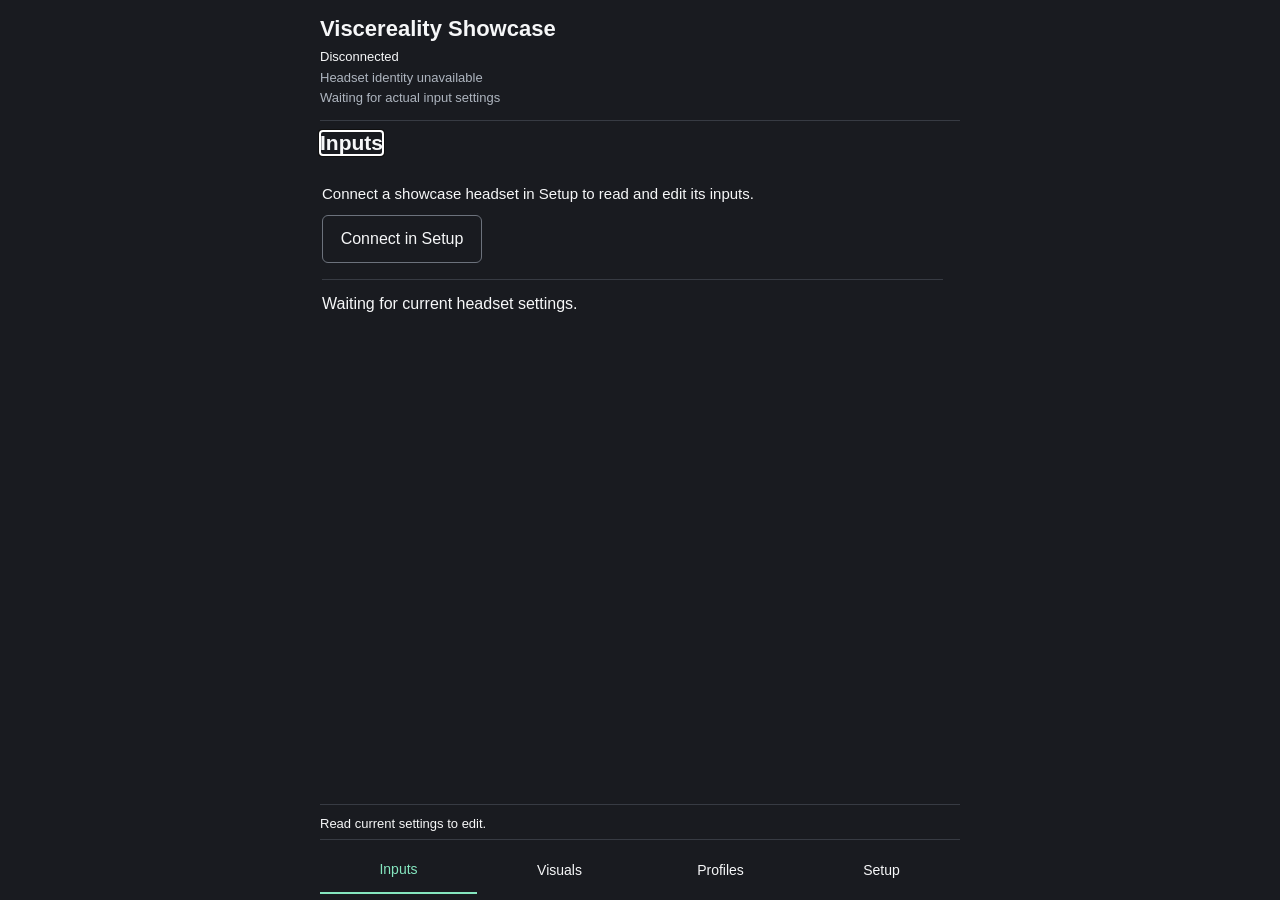
==== commit 67ffd5c5: "Accept current Showcase Polar projection settings" ====
--- a/showcase-control/index.html
+++ b/showcase-control/index.html
@@ -13,11 +13,11 @@
 <label id="mapping-row">Breathing mapping<select id="input-breath_mapping" name="breath_mapping"><option value="state">State</option><option value="volume">Volume</option></select></label>
 <label>Heartbeat<select id="input-heartbeat_source" name="heartbeat_source"><option value="synthetic">Synthetic</option><option value="polar">Polar</option><option value="off">Off · static minimum orbit distance</option></select></label>
 <label id="bpm-row">Synthetic rate (30–240 BPM)<input type="number" id="input-synthetic_bpm" name="synthetic_bpm" min="30" max="240" step="any" value="60" required></label>
-<details><summary>Advanced input mapping</summary><label>Controller projection · controller only<select id="input-controller_projection" name="controller_projection"><option value="dynamic-axis">Dynamic axis</option><option value="fixed-orientation">Fixed orientation</option></select></label><label>Polar projection · Polar ACC only<select id="input-polar_projection" name="polar_projection"><option value="xz">XZ</option><option value="3d">3D</option></select></label><label class="check"><input type="checkbox" id="input-inverted" name="inverted">Invert sensor breathing direction</label></details>
+<details><summary>Advanced input mapping</summary><label>Controller projection · controller only<select id="input-controller_projection" name="controller_projection"><option value="dynamic-axis">Dynamic axis</option><option value="fixed-orientation">Fixed orientation</option></select></label><label>Polar projection · Polar ACC only<select id="input-polar_projection" name="polar_projection"><option value="xz">XZ</option><option value="3d">3D</option><option id="polar-dynamic-axis" value="dynamic-axis" hidden disabled>Dynamic axis</option><option id="polar-tilt-classifier" value="tilt-classifier" hidden disabled>Three-axis tilt</option></select></label><label class="check"><input type="checkbox" id="input-inverted" name="inverted">Invert sensor breathing direction</label></details>
 </fieldset></form><div id="input-tools" class="actions"><button data-page-link="calibration">Calibration</button><button data-page-link="polar">Polar setup</button></div>
 </section>
 <section data-page="polar" hidden inert aria-label="Polar setup"><p id="polar-use" class="hint"></p><p id="polar-status" role="status">Polar setup status unavailable.</p><p class="hint">Prepare sensor permissions on the headset under Inputs / Polar. This phone cannot grant headset permissions or enable Bluetooth.</p><fieldset id="sensor-fields" disabled><button data-op="polar-scan">Scan for Polar</button><label>Discovered / selected Polar identity<select id="polar-device"><option value="">Choose a discovered device</option></select></label><div class="actions"><button id="polar-select">Select device</button><button data-op="polar-connect">Connect Polar</button><button data-op="polar-disconnect">Disconnect Polar</button></div><details><summary>ACC stream management</summary><div class="actions"><button data-op="polar-start-acc">Start ACC</button><button data-op="polar-stop-acc">Stop ACC</button></div></details></fieldset></section>
-<section data-page="calibration" hidden inert aria-label="Calibration"><p id="calibration-context">Read current settings before calibration.</p><fieldset id="calibration-fields" disabled><div class="actions"><button id="calibration-start" data-op="calibrate" data-action="start">Start calibration</button><button data-op="calibrate" data-action="cancel">Cancel calibration</button></div><details><summary>Reset calibration</summary><p>Reset the calibration of the applied sensor source. This does not revert UI edits.</p><button data-op="calibrate" data-action="reset">Reset calibration</button></details></fieldset></section>
+<section data-page="calibration" hidden inert aria-label="Calibration"><p id="calibration-context">Read current settings before calibration.</p><p id="calibration-status" role="status" hidden></p><progress id="calibration-progress" aria-label="Calibration samples" hidden></progress><fieldset id="calibration-fields" disabled><div class="actions"><button id="calibration-start" data-op="calibrate" data-action="start">Start calibration</button><button data-op="calibrate" data-action="cancel">Cancel calibration</button></div><details><summary>Reset calibration</summary><p>Reset the calibration of the applied sensor source. This does not revert UI edits.</p><button data-op="calibrate" data-action="reset">Reset calibration</button></details></fieldset></section>
 <section data-page="visuals" id="visual-title" hidden inert aria-label="Visual categories"><p id="visual-summary" class="hint">Read effective visuals before editing.</p><div class="section-links"><button data-page-link="scale">Scale &amp; radius</button><button data-page-link="size">Particle size</button><button data-page-link="orbit">Orbit geometry</button><button data-page-link="tracers">Tracers</button><button data-page-link="material">Material &amp; transparency</button><button data-page-link="coupling">Radius coupling</button><button data-page-link="drivers">Visual drivers</button></div></section>
 <section data-page="visual-editor" hidden inert aria-label="Visual editor"><div id="visual-empty" class="connection-empty"><p id="visual-empty-message">Connect a showcase headset in Setup to view and edit its visuals.</p><button id="visual-connect" data-page-link="setup">Connect in Setup</button></div><form id="visual-form"><fieldset id="visual-fields" disabled><div id="visual-controls"></div></fieldset></form><p id="prepared-radius" class="hint"></p><p id="material-readback" class="hint" role="status" hidden></p></section>
 <section data-page="profiles" id="profiles-title" hidden inert aria-label="Visual profiles"><p id="profile-status" class="hint">Profiles keep inputs unchanged.</p><fieldset id="profile-fields" disabled><label>Profile<select id="profiles"></select></label><p id="selected-profile-summary" class="hint"></p><button id="apply-profile">Apply selected profile</button><p id="profile-confirm" role="status" hidden></p><button id="confirm-profile" hidden>Confirm profile action</button><button id="cancel-profile" hidden>Cancel</button><details><summary>Save visual draft as a profile</summary><label>Profile name<input id="profile-name" maxlength="64" autocomplete="off" placeholder="Profile name"></label><button id="save-profile">Save visual draft</button></details><details><summary>Delete selected saved profile</summary><p>Default is immutable. Deletion removes only the named visual profile.</p><button id="delete-profile">Delete selected profile</button></details></fieldset><p id="profile-inputs" class="hint"></p></section>
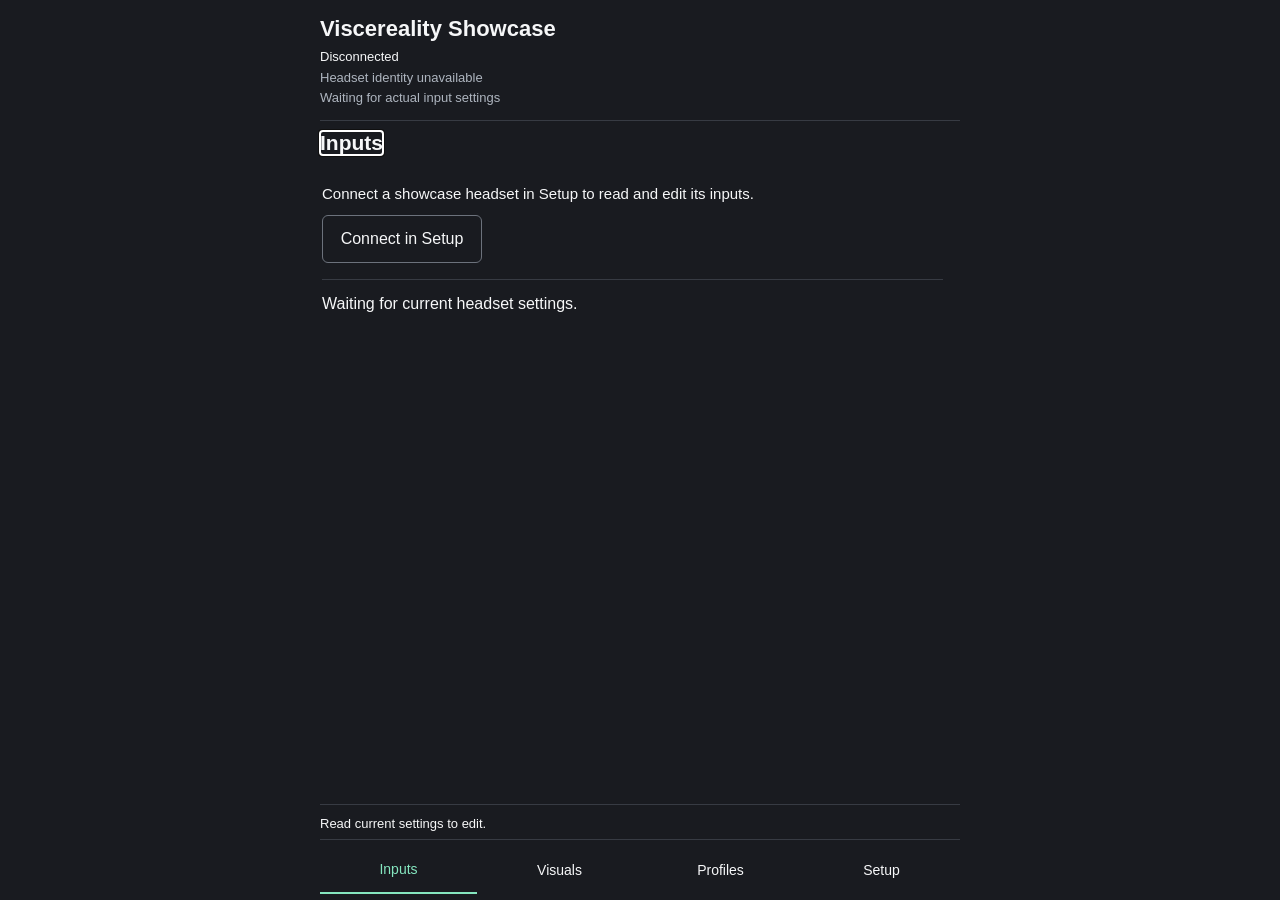
==== commit 3e9517a4: "Explain the initial adaptive tilt reference" ====
--- a/showcase-control/index.html
+++ b/showcase-control/index.html
@@ -13,7 +13,8 @@
 <label id="mapping-row">Breathing mapping<select id="input-breath_mapping" name="breath_mapping"><option value="state">State</option><option value="volume">Volume</option></select></label>
 <label>Heartbeat<select id="input-heartbeat_source" name="heartbeat_source"><option value="synthetic">Synthetic</option><option value="polar">Polar</option><option value="off">Off · static minimum orbit distance</option></select></label>
 <label id="bpm-row">Synthetic rate (30–240 BPM)<input type="number" id="input-synthetic_bpm" name="synthetic_bpm" min="30" max="240" step="any" value="60" required></label>
-<details><summary>Advanced input mapping</summary><label>Controller projection · controller only<select id="input-controller_projection" name="controller_projection"><option value="dynamic-axis">Dynamic axis</option><option value="fixed-orientation">Fixed orientation</option></select></label><label>Polar projection · Polar ACC only<select id="input-polar_projection" name="polar_projection"><option value="xz">XZ</option><option value="3d">3D</option><option id="polar-dynamic-axis" value="dynamic-axis" hidden disabled>Dynamic axis</option><option id="polar-tilt-classifier" value="tilt-classifier" hidden disabled>Three-axis tilt</option></select></label><label class="check"><input type="checkbox" id="input-inverted" name="inverted">Invert sensor breathing direction</label></details>
+<details><summary>Advanced input mapping</summary><label>Controller projection · controller only<select id="input-controller_projection" name="controller_projection"><option value="dynamic-axis">Dynamic axis</option><option value="fixed-orientation">Fixed orientation</option></select></label><label>Polar projection · Polar ACC only<select id="input-polar_projection" name="polar_projection"><option value="xz">XZ</option><option value="3d">3D</option><option id="polar-dynamic-axis" value="dynamic-axis" hidden disabled>Dynamic axis</option><option id="polar-tilt-classifier" value="tilt-classifier" hidden disabled>Three-axis tilt</option><option id="polar-adaptive-tilt" value="adaptive-tilt" hidden disabled>Adaptive three-axis tilt</option></select></label><label class="check"><input type="checkbox" id="input-inverted" name="inverted">Invert sensor breathing direction</label></details>
+<p id="polar-adaptive-help" class="hint" hidden>Begin upright with a few steady breaths. After changing posture, allow a few breaths to adapt.</p>
 </fieldset></form><div id="input-tools" class="actions"><button data-page-link="calibration">Calibration</button><button data-page-link="polar">Polar setup</button></div>
 </section>
 <section data-page="polar" hidden inert aria-label="Polar setup"><p id="polar-use" class="hint"></p><p id="polar-status" role="status">Polar setup status unavailable.</p><p class="hint">Prepare sensor permissions on the headset under Inputs / Polar. This phone cannot grant headset permissions or enable Bluetooth.</p><fieldset id="sensor-fields" disabled><button data-op="polar-scan">Scan for Polar</button><label>Discovered / selected Polar identity<select id="polar-device"><option value="">Choose a discovered device</option></select></label><div class="actions"><button id="polar-select">Select device</button><button data-op="polar-connect">Connect Polar</button><button data-op="polar-disconnect">Disconnect Polar</button></div><details><summary>ACC stream management</summary><div class="actions"><button data-op="polar-start-acc">Start ACC</button><button data-op="polar-stop-acc">Stop ACC</button></div></details></fieldset></section>
